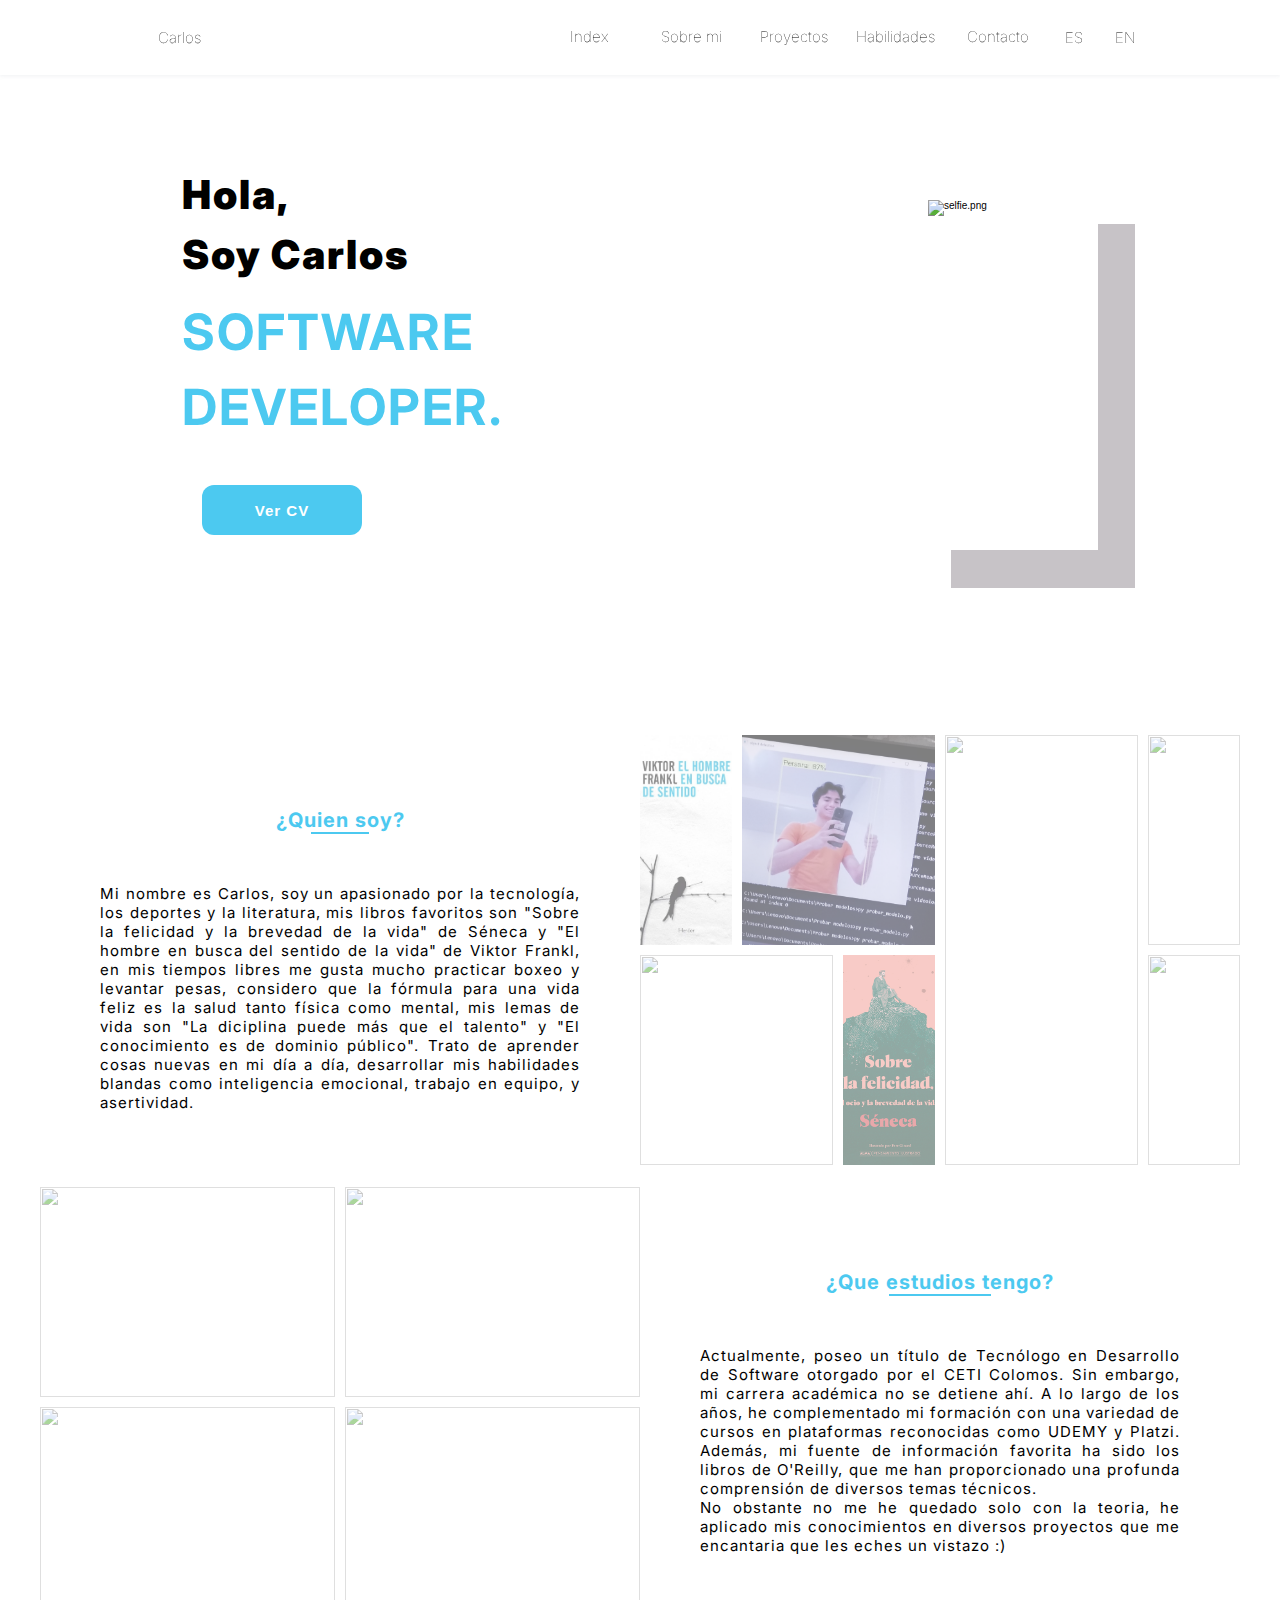
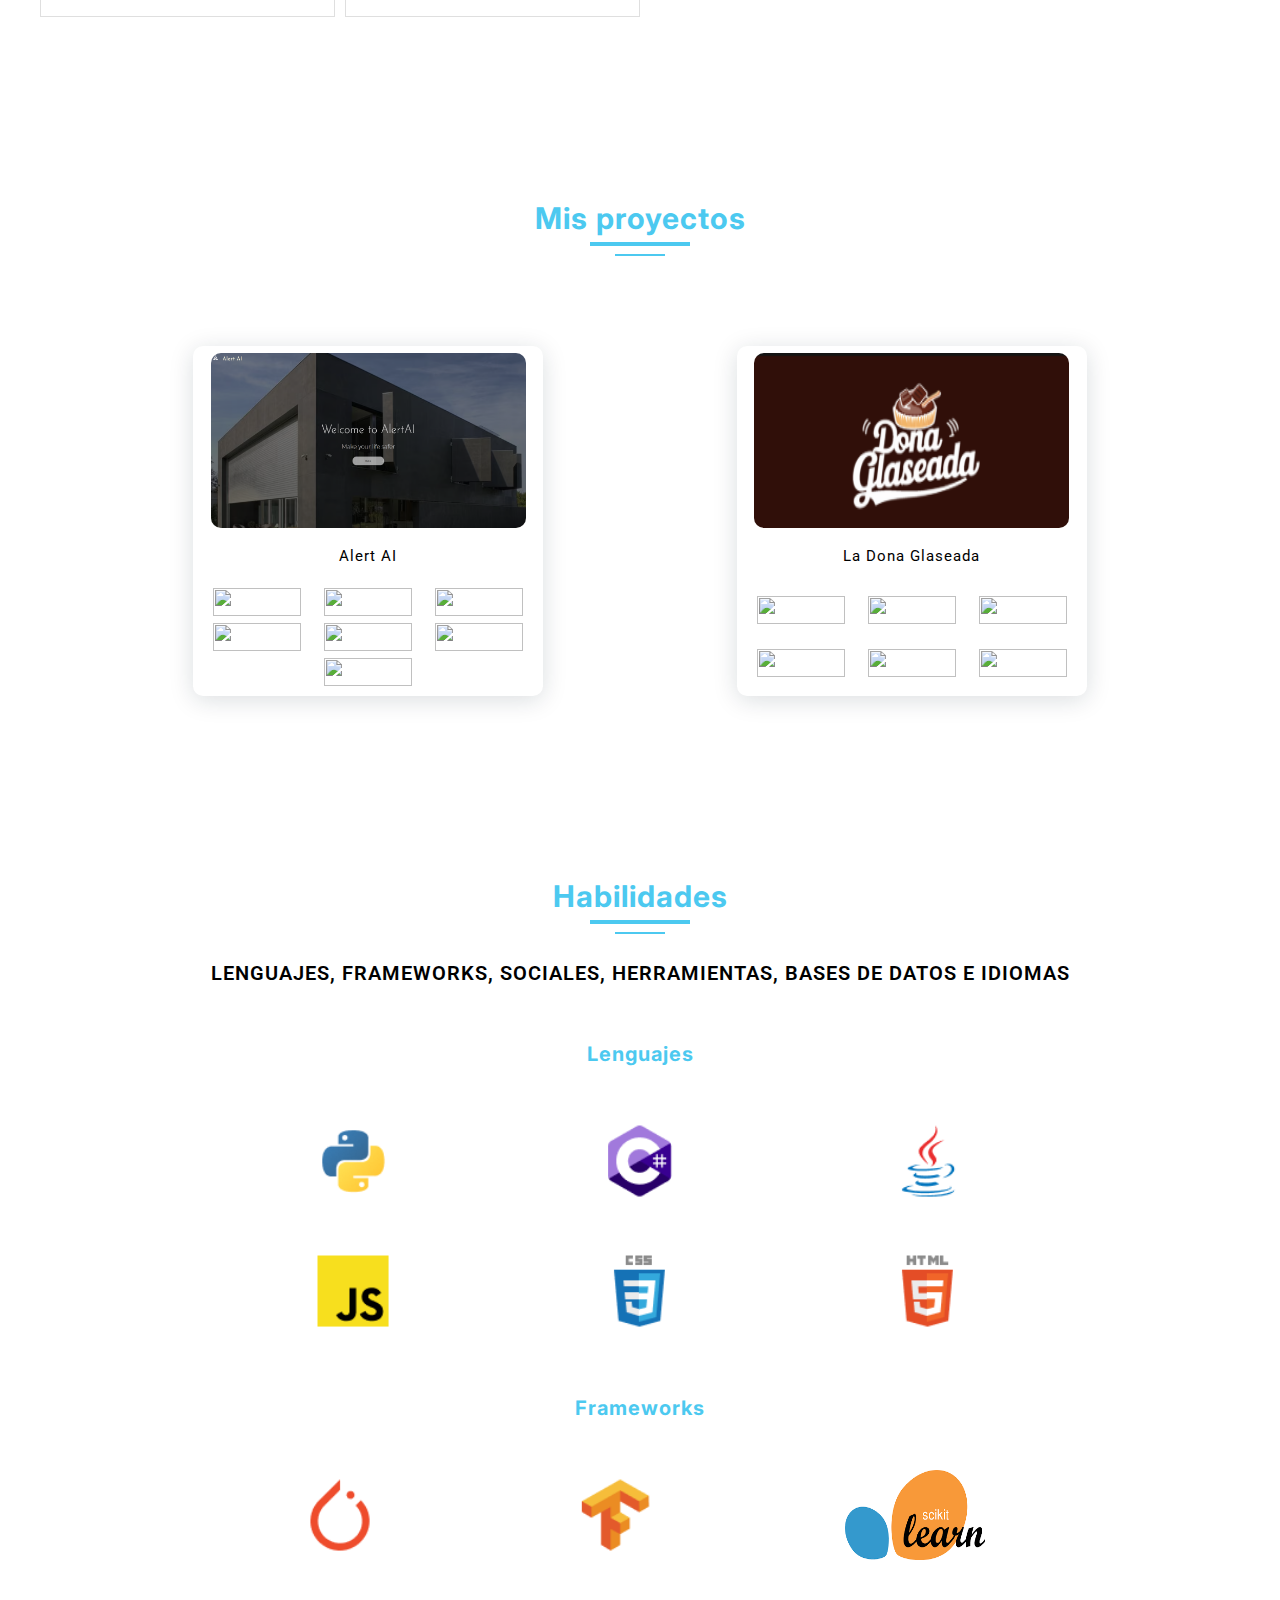
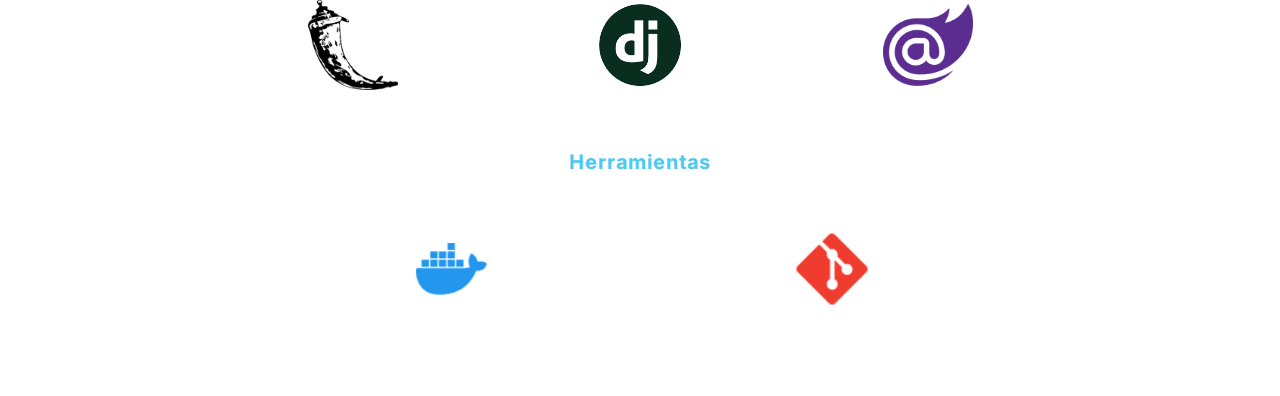
==== index.html @ 72c5b739 "Ya estan las herramientas" ====
<!DOCTYPE html>
<html lang="es">
<head>
    <meta charset="UTF-8">
    <meta http-equiv="X-UA-Compatible" content="IE=edge">
    <meta name="viewport" content="width=device-width, initial-scale=1.0">
    <link rel="preconnect" href="https://fonts.googleapis.com">
    <link rel="preconnect" href="https://fonts.gstatic.com" crossorigin>
    <link href="https://fonts.googleapis.com/css2?family=Inter:wght@400;700&display=swap" rel="stylesheet">
    <link href="https://fonts.googleapis.com/css2?family=Roboto:ital,wght@0,100;0,300;0,400;0,500;0,700;0,900;1,100;1,300;1,400;1,500;1,700;1,900&display=swap" rel="stylesheet">
    <script src="https://kit.fontawesome.com/e8af35a10c.js" crossorigin="anonym ous"></script>
    <link rel="shortcut icon" href="img/laptop.png">
    <link rel="stylesheet" href="css/styles.css">
    <title>Carlos Ramirez: Software Developer</title>
</head>
<body>
   <header class="header">
        <nav class="navbar">
            <a href="#presentation" class="nav-static-link nav-logo">Carlos</a>
            <a href="#presentation" class="nav-link nav-home">Index</a>
            <a href="#about" class="nav-link nav-about">Sobre mi</a>
            <a href="#projects" class="nav-link nav-proyects">Proyectos</a>
            <a href="#skills" class="nav-link nav-skills">Habilidades</a>
            <a href="#contact" class="nav-link nav-contact">Contacto</a>
            <div class="nav-language">
                <a id="nav-esp" href="#" class="nav-static-link">ES</a>
                <a id="nav-eng" href="#" class="nav-static-link">EN</a>
            </div>
        </nav>
   </header>
   <main class="main">
        <section id="presentation" class="presentation">    
            <div class="presentation-info">
                <p>
                    Hola, <br>
                    Soy Carlos <br>
                    <span class="highlight">SOFTWARE <br> DEVELOPER.</span>
                </p>
                
                <button>Ver CV</button>
                
                <div class="presentation-info-icons">
                    <a href="https://github.com/CarlosIsaelRamirezGonzalez" target="_blank">
                        <i class="fa-brands fa-square-github"></i>
                    </a>
                    <a href="https://www.linkedin.com/in/carlosirgonzalez/" target="_blank">
                        <i class="fa-brands fa-linkedin"></i>
                    </a>
                    <a href="" target="_blank">
                        <i class="fa-solid fa-envelope"></i>
                    </a>
                </div>
            </div>
            <div class="presentation-img">
                <!-- adsasd -->
                <img src="img/selfie.png" alt="selfie.png">
            </div>
        </section>
        <section id="about" class="about">
            <div class="about-myself myself">
                <h1>¿Quien soy?</h1>
                <p>
                    Mi nombre es Carlos, soy un apasionado por la tecnología, los deportes y la literatura, mis libros favoritos son "Sobre la felicidad y
                    la brevedad de la vida" de Séneca y "El hombre en busca del sentido de la vida" de Viktor Frankl, en mis tiempos libres me gusta mucho 
                    practicar boxeo y levantar pesas, considero que la fórmula para una vida feliz es la salud tanto física como mental, mis lemas de vida 
                    son "La diciplina puede más que el talento" y "El conocimiento es de dominio público". Trato de aprender cosas nuevas en mi día a día, 
                    desarrollar mis habilidades blandas como inteligencia emocional, trabajo en equipo, y asertividad.
                </p>
            </div>
            <div class="about-myself-photos">            
                <img src="/img/book-1.jpg" alt="" class="about-myself-image about-myself-image-1">
                <img src="/img/myself-picture-1.jpeg" alt="" class="about-myself-image about-myself-image-2">
                <img src="/img/book-2.jpeg" alt="" class="about-myself-image about-myself-image-3">
                <img src="img/myself-paris.jpeg" alt="" class="about-myself-image about-myself-image-4">
                <img src="/img/myelf-cv.jpeg" alt="" class="about-myself-image about-myself-image-5">
                <img src="img/about-myself-chill.jpeg" alt="" class="about-myself-image about-myself-image-6">
                <img src="/img/about-myself-fight.jpeg" alt="" class="about-myself-image about-myself-image-7">
            </div>
            <div class="about-myself education">
                <h1>¿Que estudios tengo?</h1>
                <p>
                    Actualmente, poseo un título de Tecnólogo en Desarrollo de Software otorgado por el CETI Colomos. Sin embargo,
                    mi carrera académica no se detiene ahí. A lo largo de los años, he complementado mi formación con una variedad
                    de cursos en plataformas reconocidas como UDEMY y Platzi. Además, mi fuente de información favorita ha sido los
                    libros de O'Reilly, que me han proporcionado una profunda comprensión de diversos temas técnicos. <br>
                    No obstante no me he quedado solo con la teoria, he aplicado mis conocimientos en diversos proyectos que me 
                    encantaria que les eches un vistazo :)         
                </p>
            </div>
            
            <div class="about-myself-photos">
                <img src="/img/ceti-logo.jpg" alt="" class="about-myself-image about-myself-image-8">
                <img src="/img/udemy-logo.jpg" alt="" class="about-myself-image about-myself-image-9">
                <img src="/img/oreally-logo.png" alt="" class="about-myself-image about-myself-image-10">
                <img src="img/platzi-logo.png" alt="" class="about-myself-image about-myself-image-11">
            
            </div>
        </section>
        <section id="projects" class="projects">
            <h1 class="section-title">Mis proyectos</h1>
            <div class="projects-container">
                <div class="project">
                    <img src="/img/alertai-image.png" alt="" class="project-front" onclick="redirectToPage('/about-alert-ai.html')"">
                    <h2>Alert AI</h2>
                    <div class="project-technologies">
                        <img src="https://img.shields.io/badge/javascript-%23323330.svg?style=for-the-badge&logo=javascript&logoColor=%23F7DF1E" alt="" class="technology-icon">
                        <img src="https://img.shields.io/badge/python-%233776AB.svg?style=for-the-badge&logo=python&logoColor=white" alt="" class="technology-icon">
                        <img src="https://img.shields.io/badge/css3-%231572B6.svg?style=for-the-badge&logo=css3&logoColor=white" alt="" class="technology-icon">
                        <img src="https://img.shields.io/badge/html5-%23E34F26.svg?style=for-the-badge&logo=html5&logoColor=white" alt="" class="technology-icon">
                        <img src="https://img.shields.io/badge/TensorFlow-%23FF6F00.svg?style=for-the-badge&logo=tensorflow&logoColor=white" alt="" class="technology-icon">
                        <img src="https://img.shields.io/badge/flask-%23000.svg?style=for-the-badge&logo=flask&logoColor=white" alt="" class="technology-icon">
                        <img src="https://img.shields.io/badge/mongodb-%2347A248.svg?style=for-the-badge&logo=mongodb&logoColor=white" alt="" class="technology-icon">
                    </div>
                </div>

                <div class="project">
                    <img src="/img/ladonaglaseada-image.png" alt="" class="project-front" onclick="redirectToPage('/about-la-dona.html')"">
                    <h2>La Dona Glaseada</h2>
                    <div class="project-technologies">
                        <img src="https://img.shields.io/badge/javascript-%23323330.svg?style=for-the-badge&logo=javascript&logoColor=%23F7DF1E" alt="" class="technology-icon">
                        <img src="https://img.shields.io/badge/python-%233776AB.svg?style=for-the-badge&logo=python&logoColor=white" alt="" class="technology-icon">
                        <img src="https://img.shields.io/badge/css3-%231572B6.svg?style=for-the-badge&logo=css3&logoColor=white" alt="" class="technology-icon">
                        <img src="https://img.shields.io/badge/html5-%23E34F26.svg?style=for-the-badge&logo=html5&logoColor=white" alt="" class="technology-icon">
                        <img src="https://img.shields.io/badge/django-%23092E20.svg?style=for-the-badge&logo=django&logoColor=white" alt="" class="technology-icon">
                        <img src="https://img.shields.io/badge/sqlite-%2307408C.svg?style=for-the-badge&logo=sqlite&logoColor=white" alt="" class="technology-icon">
                    </div>
                </div>

            </div>
        </section>
        <section id="skills" class="skills">
            <h1 class="section-title">Habilidades</h1>
            <h2>Lenguajes, frameworks, sociales, herramientas, bases de datos e idiomas</h2>
            <h3>Lenguajes</h3>
            <div class="skills-container">
                <img src="img/python.png" alt="python-logo" class="skills-img">
                <img src="img/csharp.png" alt="csharp-logo" class="skills-img">
                <img src="img/java.png" alt="java-logo" class="skills-img">
                <img src="img/javascript.png" alt="js-logo" class="skills-img">
                <img src="img/css.png" alt="css-logo" class="skills-img">
                <img src="img/html.png" alt="html-logo" class="skills-img">
            </div>
            <h3>Frameworks</h3>
            <div class="skills-container">
                <img src="img/pytorch.png" alt="pytorch-logo" class="skills-img">
                <img src="img/tensorflow.png" alt="tensorflow-logo" class="skills-img">
                <img src="img/scikit-learn.png" alt="scikit-learn-logo" class="skills-img large-img">
                <img src="img/flask.png" alt="flask-logo" class="skills-img">
                <img src="img/django.png" alt="django-logo" class="skills-img">
                <img src="img/Blazor.png" alt="Blazor-logo" class="skills-img">
            </div>
            <h3>Herramientas</h3>
            <div class="skills-container">
                <img src="img/docker.png" alt="docker-logo" class="skills-img">
                <img src="img/git-scm.png" alt="git-scm-logo" class="skills-img">

            </div>
        </section>
        <!-- <section id="contact">Contacto</section> -->
   </main>
   <script src="js/language-selector.js"></script>
   <script src="js/redirectToPage.js"></script>
</body>
</html>
---- css/styles.css ----
/* common styles */
html {
    font-size: 62.5%;
    box-sizing: border-box;   
}

body {
    margin: 0;
    padding: 0;
    font-family: 'Montserrat', sans-serif;
}

html, body {
    overflow-x: hidden;
}

/* end of common styles */

/* navbar */
.header {
    width: 100%;
    position: fixed;
    background-color: white;
    top: 0;
    left: 0;
    z-index: 100;
    box-shadow: 0 1px 4px rgba(146, 161, 176, 0.15);
}

.navbar {
    height: 7.5rem;
    width: 80%;
    margin: auto;
    display: grid;
    grid-template-columns: repeat(10, minmax(6rem, 1fr));
    grid-template-rows: 1fr; 
    z-index: 100;
}

.nav-link {
    text-align: center;
    margin: auto;
    font-family: 'Inter', sans-serif;
    color: black;
    text-decoration: none; 
    font-weight: 50;
    font-size: 1.5rem;
    font-style: normal;
    grid-row: 1 / 2;
    transition: all .4s;
}

.nav-link:link, 
.nav-link:visited, 
.nav-link:hover, 
.nav-link:active {
    color: black; 
    text-decoration: none; 
}

.nav-static-link {
    text-align: center;
    margin: auto;
    font-family: 'Inter', sans-serif;
    color: black;
    text-decoration: none; 
    font-weight: 50;
    font-size: 1.5rem;
    font-style: normal;
    grid-row: 1 / 2;
    transition: all .4s;
}

.nav-static-link:link, 
.nav-static-link:visited, 
.nav-static-link:hover, 
.nav-static-link:active {
    color: black; 
    text-decoration: none; 
}

.nav-link::after {
    content: "";
    width: 0;
    height: .2rem;
    background-color: #4cc9f0;
    display: block;
    margin: auto; 
    transition: width .4s;
}

.nav-link:hover::after {
    width: 100%;
}
.nav-link:hover {
    font-size: 2rem;
}


.nav-logo {
    grid-column: 1 / 2;
    transition: none;
}

.nav-home {
    grid-column: 5 / 6;
}

.nav-about {
    grid-column: 6 / 7;
}

.nav-proyects {
    grid-column: 7 / 8;
}

.nav-skills {
    grid-column: 8 / 9;
}

.nav-contact {
    grid-column: 9 / 10;
}

.nav-language {
    grid-column: 10 / 11;
    display: flex;
    align-items: center;
    justify-content: space-evenly;
}

.active::after {
    content: "";
    width: 100%;
    height: .2rem;
    background-color: #4cc9f0;
    display: block;
    margin: auto; 
}
/* end of navbar */

/* presentation */
.main {
    margin-top: 7.5rem;
    display: flex;
    flex-direction: column;
    align-items: center;
    overflow: hidden; /* Añadido para evitar desbordamiento */

    justify-content: space-evenly;
}

.presentation {
    height: 60rem;
    width: 100vw;
    max-width: 250rem;
    display: flex;
    align-items: center;
    justify-content: center;
}

.presentation-info {
    height: 100%;
    width: 70%;
    display: flex;
    flex-direction: column;
    align-items:flex-start;
    justify-content: left;
    box-sizing: border-box;
    padding-left:15rem;
    padding-top: 5rem;

    text-align: justify;
}

.presentation-info p {
    font-family: 'Inter', sans-serif; 
    letter-spacing: .2rem;
    font-size: 4rem; 
    font-weight: 1000;
    line-height: 1.5;
}

.presentation-info button {
    height: 5rem;
    width: 16rem;
    margin-left: 2rem;
    cursor: pointer;
    background-color: #4cc9f0;
    color: white;
    border: 2px solid transparent; 
    border-radius: 1.2rem;
    font-size: 1.5rem;
    letter-spacing: .1rem;
    font-weight: bold;
    transition: all .3s;
}

.presentation-info button:hover {
    background-color: white;
    color: #4cc9f0;
    border-color: #4cc9f0; /* Cambia el color del borde al hacer hover */
}


.highlight {
    display: block; 
    font-size: 5rem; 
    letter-spacing: .2rem;
    font-weight: bold; 
    color: #4cc9f0; 
    margin-top: 1rem; 
}

.presentation-info-icons {
    display: flex;
    align-items: center;
    justify-content: space-around;
    font-size: 3rem;
    width: 20rem; 
    margin-left: 2rem;
    margin-top: 2rem; 
}

.presentation-info-icons a {
    text-decoration: none; 
}

.presentation-info-icons a:visited {
    color: black;
}

.presentation-info-icons i {
    cursor: pointer;
    transition: all .4s;
}
.presentation-info-icons i:hover {
    color: #4cc9f0;
    transform: rotateZ(360deg);
}

.presentation-img {
    height: 100%;
    width: 25%;
    box-sizing: border-box;
    padding-right: 15rem;
    display: flex;
    align-items: center;
    justify-content: center;
}

.presentation-img img {
    height: 35rem;
    width: 35rem;
    box-shadow: 30px 31px 0px 7px rgba(199,195,199,1);
    
}
/* end of presentation */

/* about */
.about {
    /* height: 80rem; */
    width: 100%;
    max-width: 220rem;
    text-align: center;
    margin-top: 2rem;
    box-sizing: border-box;
    padding: 4rem;
    display: grid;
    flex-wrap: wrap;
    grid-template-columns: repeat(2, 1fr); 
    grid-template-rows: repeat(2, 1fr); 
}


.about-myself {
    box-sizing: border-box;
    display: flex;
    flex-direction: column;
    align-items: center;
    justify-content: center;
    padding: 6rem;
}

.about-myself h1 {
    font-family: 'Inter', sans-serif; 
    letter-spacing: .1rem;
    font-size: 2rem;
    color: #4cc9f0; /* Color azul celeste */
    position: relative;
    margin-bottom: 1rem; /* Espacio debajo del título para la línea */
}

.about-myself h1::after {
    content: "";
    width: 45%;
    
    height: .2rem;
    background-color: #4cc9f0;  /* Color azul celeste */
    display: block;
    margin: auto; 
}


.about-myself p {
    font-family: 'Inter', sans-serif; 
    text-align: justify;
    letter-spacing: .1rem;
    font-size: 1.5rem;
    margin-top: 4rem;
}

.myself {
    grid-column: 1 / 2;
    grid-row: 1 / 2;
}

.education {
    grid-column: 2 / 3;
    grid-row: 2 / 3;
}

.about-myself-photos {
    flex-wrap: wrap;
    max-width: 85rem;
    display: grid;
    grid-template-columns: repeat(6, minmax(5rem, 20rem));
    grid-template-rows: repeat(4, minmax(5rem, 10rem));
    gap: 1rem;
    box-sizing: border-box;
}

.about-myself-image {
    width: 100%;
    height: 100%;
    object-fit: cover;
    opacity: .5;
    transition: opacity .5s;
}

.about-myself-image:hover {
    opacity: 1;
}

.about-myself-image-1 {
    grid-column: 1 / 2;
    grid-row: 1 / 3;
}

.about-myself-image-2 {
    grid-column: 2 / 4;
    grid-row: 1 / 3;
}

.about-myself-image-3 {
    grid-column: 3 / 4;
    grid-row: 3 / 5;
}

.about-myself-image-4 {
    grid-column: 4 / 6;
    grid-row: 1 / -1;
}

.about-myself-image-5 {
    grid-column: 6 / 7;
    grid-row: 1 / 3;
}

.about-myself-image-6 {
    grid-column: 1 / 3;
    grid-row: 3 / 5;
}

.about-myself-image-7 {
    grid-column: 6 / 7;
    grid-row: 3 / 5;
}

.about-myself-image-8 {
    grid-column: 1/ 4;
    grid-row: 1 / 3;
}

.about-myself-image-9 {
    grid-column: 4 / 7;
    grid-row: 1 / 3;
}

.about-myself-image-10 {
    grid-column: 1 / 4;
    grid-row: 3 / 5;
}

.about-myself-image-11 {
    grid-column: 4 / 7;
    grid-row: 3 / 5;
}
/* end of about */


/* projects */
.projects {
    width: 100%;
    margin-top: 10rem;
    display: flex;
    flex-direction: column;
    align-items: center;
    justify-content: space-between;
}

.section-title {
    font-family: 'Inter', sans-serif; 
    letter-spacing: .1rem;
    font-size: 3rem;
    color: #4cc9f0; 
    position: relative;
    margin-bottom: 1rem; 
}

.section-title::before, .section-title::after {
    content: "";
    display: block;
    position: absolute;
    left: 50%;
    transform: translateX(-50%);
    background-color: #4cc9f0;
}

.section-title::before {
    width: 100px; 
    height: .4rem; 
    bottom: -10px; 
}

.section-title::after {
    width: 50px;
    height: .2rem;
    bottom: -20px; 
}

.projects-container {
    width: 100%;
    margin-top: 10rem;
    margin-bottom: 20rem;
    display: flex;
    align-items: center;
    justify-content: space-evenly;
    flex-wrap: wrap;
}

.project {
    height: 35rem;
    width: 35rem;
    overflow: hidden;
    display: flex;
    flex-direction: column;
    align-items: center;
    justify-content: space-evenly;
    border-radius: 1rem;
    box-shadow: 0 4px 25px rgba(14, 36, 49, 0.15);

}

.project h2 {
    font-weight: 400;
    font-family: "Roboto", sans-serif;
    font-size: 1.5rem;
    letter-spacing: .1rem;
}

.project-front {
    width: 90%;
    height: 50%;
    border-radius: 1rem;
    transition: all 2s;
    cursor: pointer;
} 

.project-front:hover {
    transform: scale(1.1);
}


.project-technologies {
    width: 100%; 
    height: 30%;
    display: flex;
    align-items: center;
    justify-content: space-evenly;
    flex-wrap: wrap;
}
/* end of projects */

/* technologies icons */
.technology-icon {
    height: 2.8rem;
    width: 8.8rem;
    margin: .3rem;
    /* border-radius: 1rem; */
}
/* end of technologies icons */


/* skills */
.skills {
    height: 100rem;
    width: 100%;
    margin-bottom: 10rem;
    display: flex;
    gap: 2rem;
    flex-direction: column;
    align-items: center;
    justify-content: center;
}

.skills h2 {
    font-weight: 600;
    font-family: "Roboto", sans-serif;
    font-size: 2rem;
    letter-spacing: .1rem;
    text-transform: uppercase;
}

.skills h3 {
    font-family: 'Inter', sans-serif; 
    letter-spacing: .1rem;
    font-size: 2rem;
    color: #4cc9f0; /* Color azul celeste */
    position: relative;
    margin-bottom: 1rem; /* Espacio debajo del título para la línea */
}


.skills-container {
    width: 90rem;
    display: flex;
    align-items: center;
    justify-content: space-evenly;
    flex-wrap: wrap;
}

.skills-img {
    height: 9rem;
    width: 9rem;
    margin: 2rem 8rem;
}

.large-img {
    width: 14rem;
}


/* end of skills */
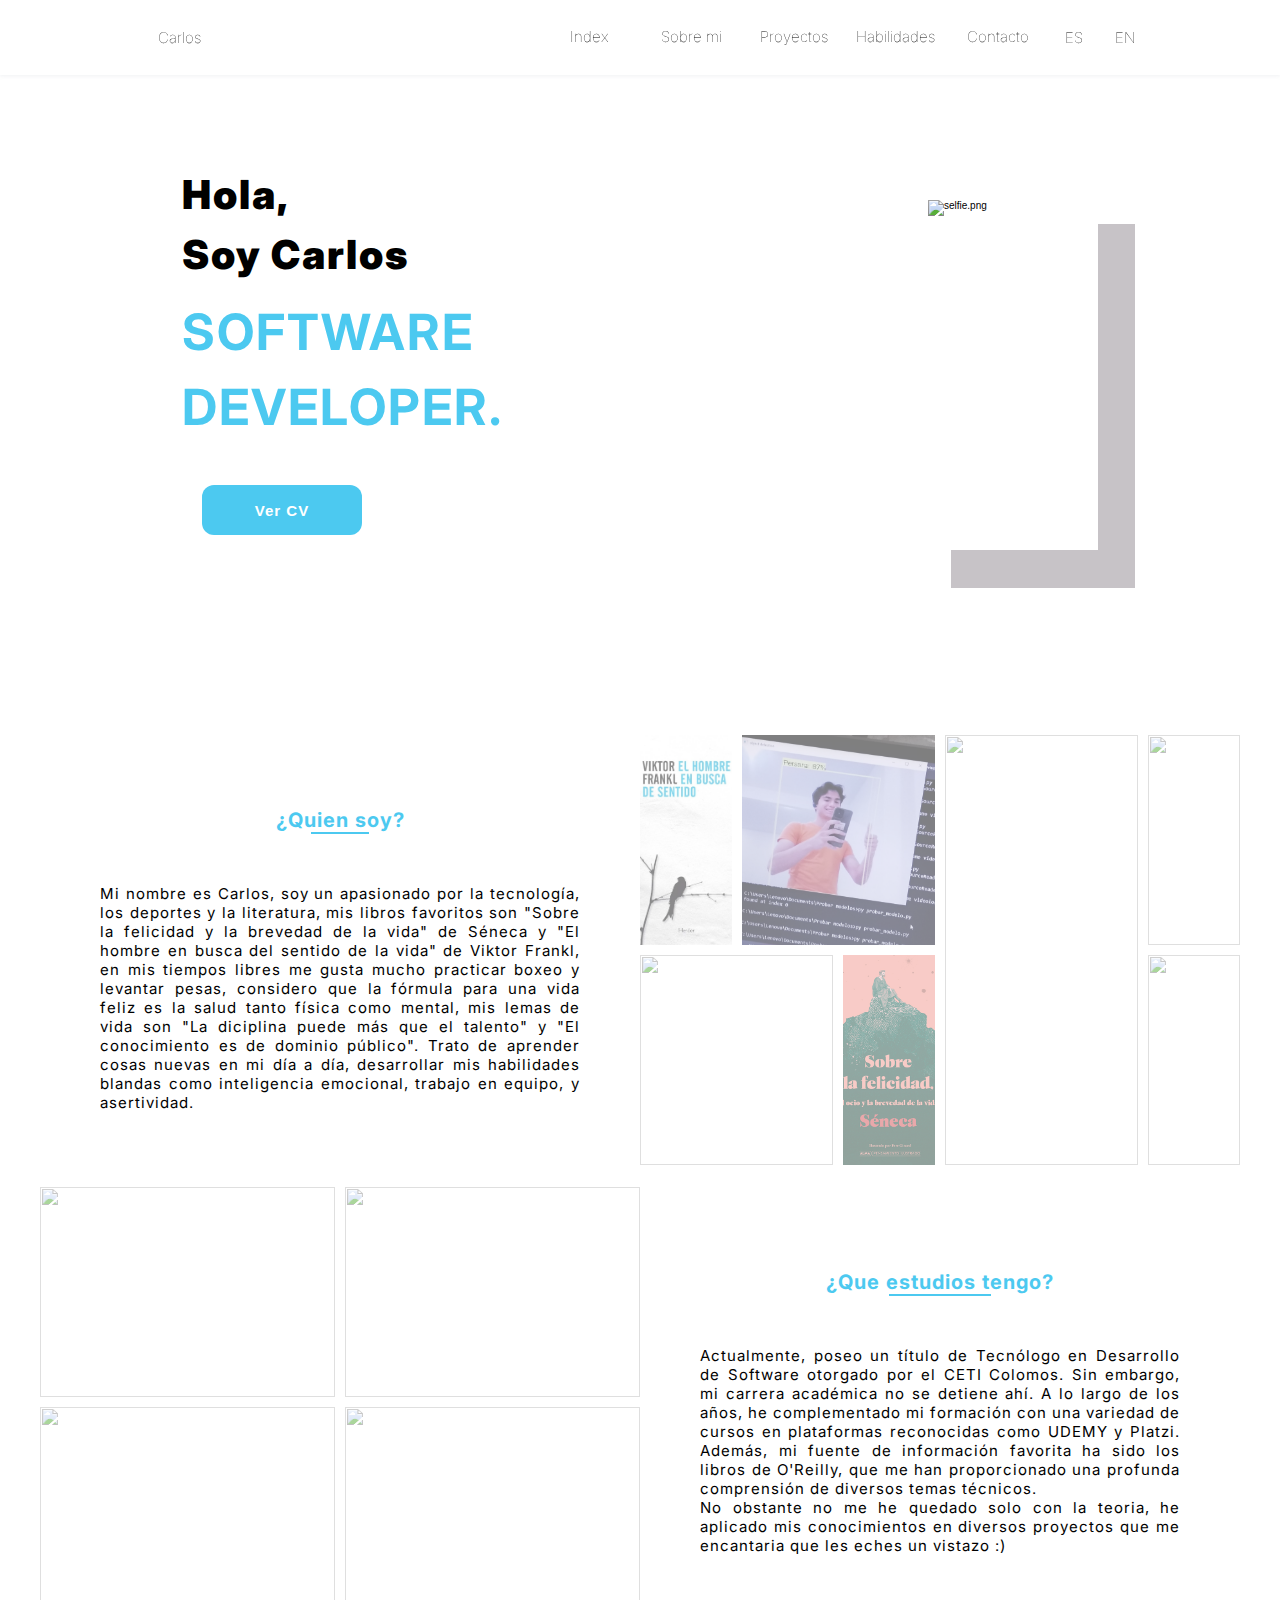
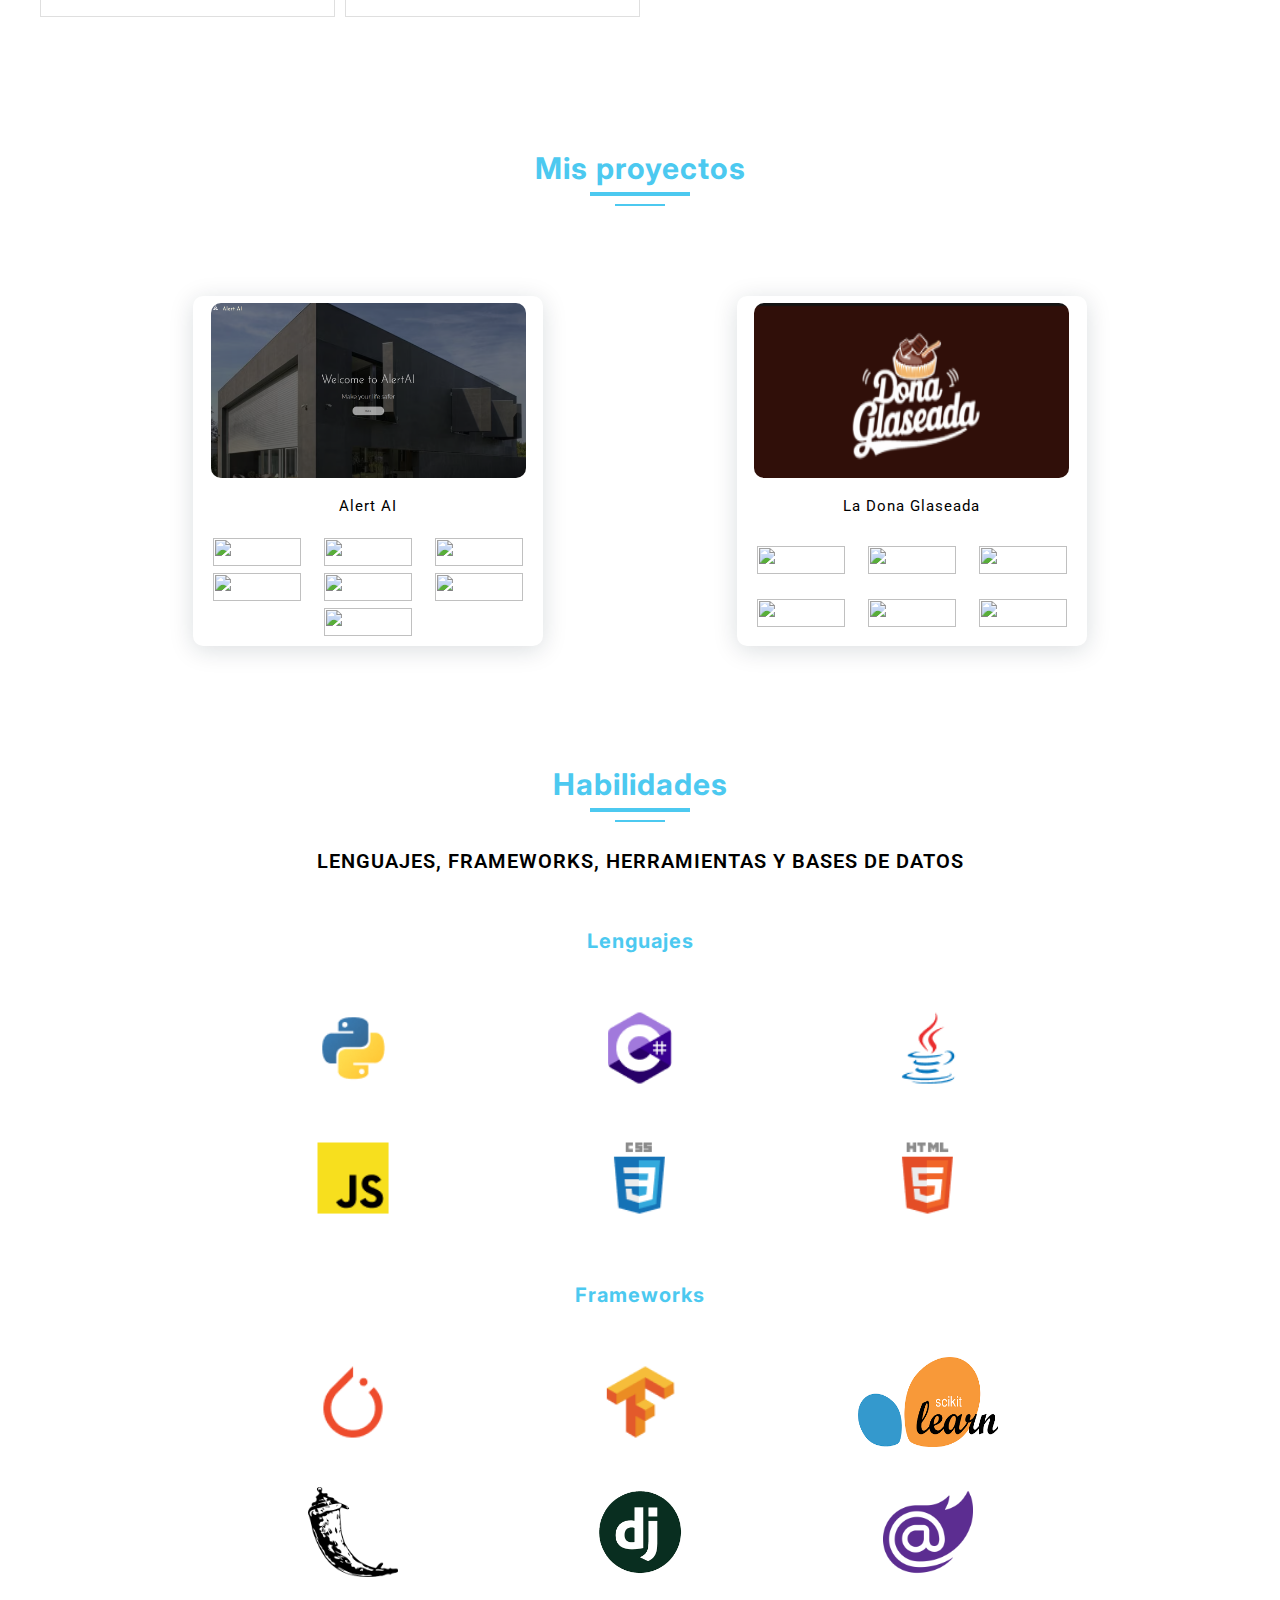
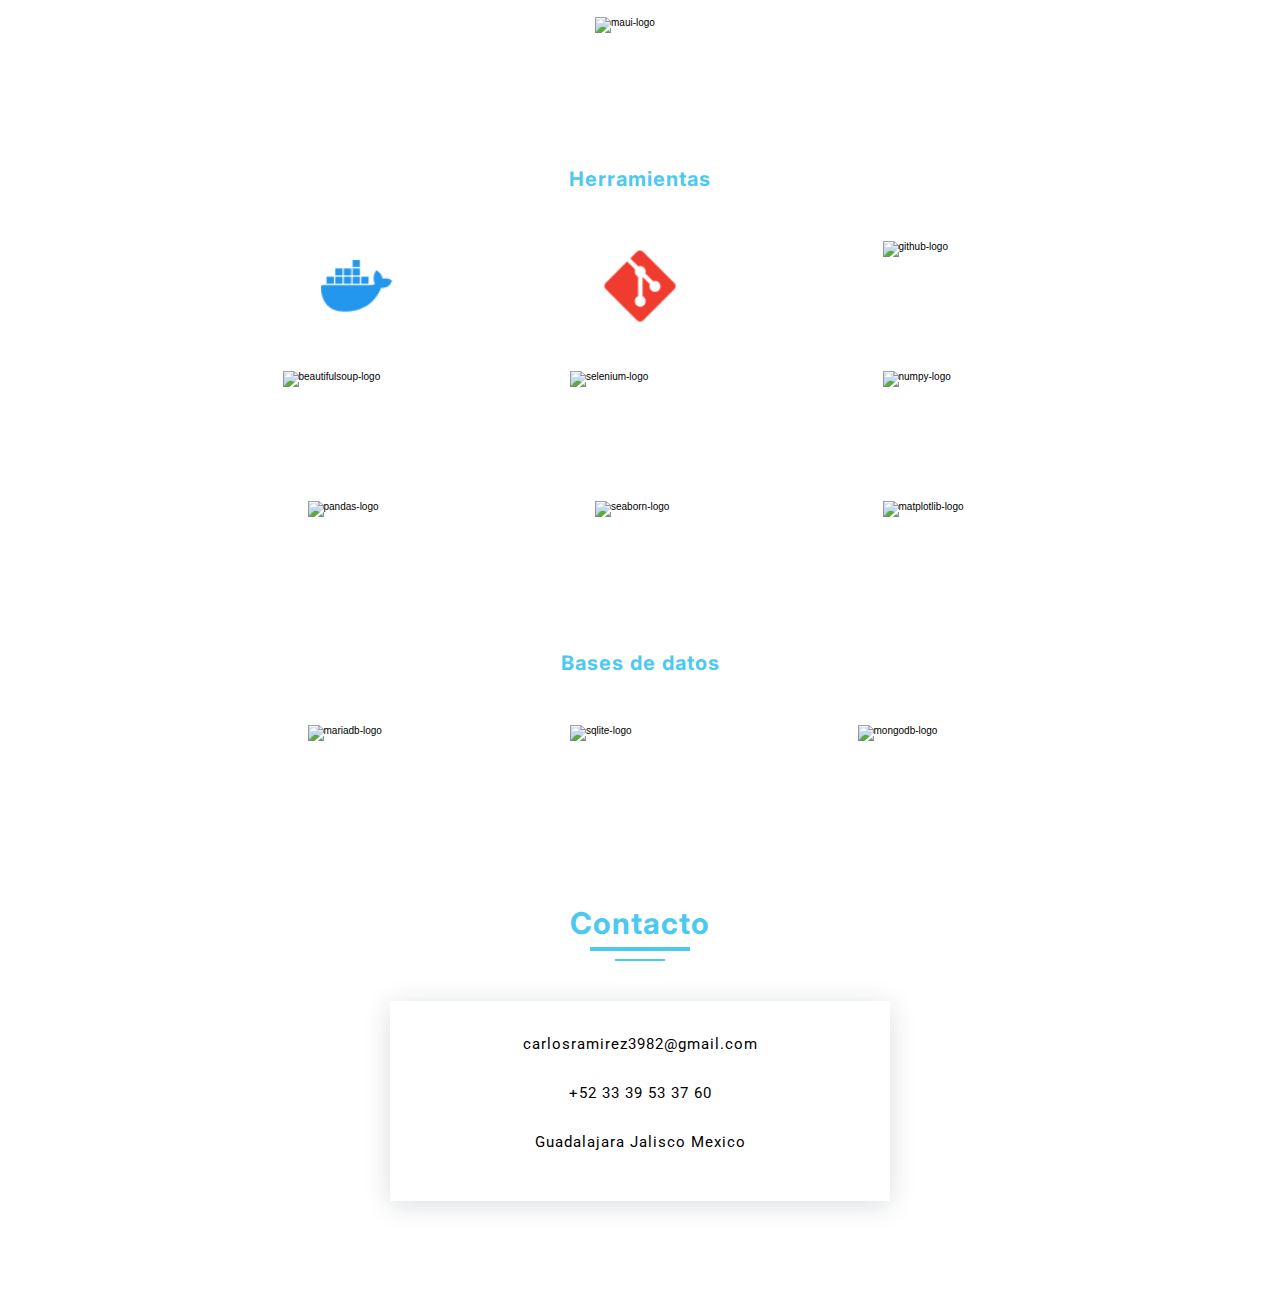
==== commit b1505496: "Ya esta el sidebar" ====
--- a/index.html
+++ b/index.html
@@ -15,6 +15,12 @@
 </head>
 <body>
    <header class="header">
+        <div class="menu-icon">
+            <div class="line line-1"></div>
+            <div class="line line-2"></div>
+            <div class="line line-3"></div>
+        </div>
+
         <nav class="navbar">
             <a href="#presentation" class="nav-static-link nav-logo">Carlos</a>
             <a href="#presentation" class="nav-link nav-home">Index</a>
@@ -24,7 +30,7 @@
             <a href="#contact" class="nav-link nav-contact">Contacto</a>
             <div class="nav-language">
                 <a id="nav-esp" href="#" class="nav-static-link">ES</a>
-                <a id="nav-eng" href="#" class="nav-static-link">EN</a>
+                <a id="nav-eng" href="/index-en.html" class="nav-static-link">EN</a>
             </div>
         </nav>
    </header>
@@ -46,7 +52,7 @@
                     <a href="https://www.linkedin.com/in/carlosirgonzalez/" target="_blank">
                         <i class="fa-brands fa-linkedin"></i>
                     </a>
-                    <a href="" target="_blank">
+                    <a href="https://mail.google.com/mail/u/0/?fs=1&tf=cm&to=carlosramirez3982@gmail.com" target="_blank">
                         <i class="fa-solid fa-envelope"></i>
                     </a>
                 </div>
@@ -130,7 +136,7 @@
         </section>
         <section id="skills" class="skills">
             <h1 class="section-title">Habilidades</h1>
-            <h2>Lenguajes, frameworks, sociales, herramientas, bases de datos e idiomas</h2>
+            <h2>Lenguajes, frameworks, herramientas y bases de datos </h2>
             <h3>Lenguajes</h3>
             <div class="skills-container">
                 <img src="img/python.png" alt="python-logo" class="skills-img">
@@ -148,17 +154,50 @@
                 <img src="img/flask.png" alt="flask-logo" class="skills-img">
                 <img src="img/django.png" alt="django-logo" class="skills-img">
                 <img src="img/Blazor.png" alt="Blazor-logo" class="skills-img">
+                <img src="img/maui.png" alt="maui-logo" class="skills-img">
             </div>
             <h3>Herramientas</h3>
             <div class="skills-container">
                 <img src="img/docker.png" alt="docker-logo" class="skills-img">
                 <img src="img/git-scm.png" alt="git-scm-logo" class="skills-img">
-
-            </div>
-        </section>
-        <!-- <section id="contact">Contacto</section> -->
+                <img src="img/github.png" alt="github-logo" class="skills-img">
+                <img src="img/beautifulsoup.png" alt="beautifulsoup-logo" class="skills-img large-img">
+                <img src="img/selenium.png" alt="selenium-logo" class="skills-img large-img">
+                <img src="img/numpy.png" alt="numpy-logo" class="skills-img">
+                <img src="img/pandas.png" alt="pandas-logo" class="skills-img">
+                <img src="img/seaborn.png" alt="seaborn-logo" class="skills-img">
+                <img src="img/matplotlib.png" alt="matplotlib-logo" class="skills-img">
+            </div>
+            <h3>Bases de datos</h3>
+            <div class="skills-container">
+                <img src="img/mariadb.png" alt="mariadb-logo" class="skills-img">
+                <img src="img/sqlite.png" alt="sqlite-logo" class="skills-img large-img">
+                <img src="img/mongodb.png" alt="mongodb-logo" class="skills-img large-img" >
+
+            </div>
+        </section>
+        <section id="contact" class="contact">
+            <h1 class="section-title">Contacto</h1>
+            <div class="contact-container">
+                <h2> <i class="fa-regular fa-envelope contact-icon" ></i> carlosramirez3982@gmail.com</h2>
+                <h2> <i class="fa-solid fa-phone contact-icon" ></i> +52 33 39 53 37 60</h2>
+                <h2> <i class="fa-solid fa-map-location-dot contact-icon" ></i> Guadalajara Jalisco Mexico</h2>
+                <div class="presentation-info-icons">
+                    <a href="https://github.com/CarlosIsaelRamirezGonzalez" target="_blank">
+                        <i class="fa-brands fa-square-github"></i>
+                    </a>
+                    <a href="https://www.linkedin.com/in/carlosirgonzalez/" target="_blank">
+                        <i class="fa-brands fa-linkedin"></i>
+                    </a>
+                    <a href="https://mail.google.com/mail/u/0/?fs=1&tf=cm&to=carlosramirez3982@gmail.com" target="_blank">
+                        <i class="fa-solid fa-envelope"></i>
+                    </a>
+                </div>
+            </div>
+        </section>
    </main>
    <script src="js/language-selector.js"></script>
+   <script src="js/active-sidebar.js"></script>
    <script src="js/redirectToPage.js"></script>
 </body>
 </html>
--- a/css/styles.css
+++ b/css/styles.css
@@ -22,9 +22,12 @@
     position: fixed;
     background-color: white;
     top: 0;
-    left: 0;
     z-index: 100;
     box-shadow: 0 1px 4px rgba(146, 161, 176, 0.15);
+}
+
+.menu-icon {
+    display: none;
 }
 
 .navbar {
@@ -402,7 +405,7 @@
 /* projects */
 .projects {
     width: 100%;
-    margin-top: 10rem;
+    margin-top: 5rem;
     display: flex;
     flex-direction: column;
     align-items: center;
@@ -442,7 +445,6 @@
 .projects-container {
     width: 100%;
     margin-top: 10rem;
-    margin-bottom: 20rem;
     display: flex;
     align-items: center;
     justify-content: space-evenly;
@@ -458,6 +460,7 @@
     align-items: center;
     justify-content: space-evenly;
     border-radius: 1rem;
+    margin-bottom: 10rem;
     box-shadow: 0 4px 25px rgba(14, 36, 49, 0.15);
 
 }
@@ -504,9 +507,8 @@
 
 /* skills */
 .skills {
-    height: 100rem;
-    width: 100%;
-    margin-bottom: 10rem;
+    width: 100%;
+    margin-bottom: 5rem;
     display: flex;
     gap: 2rem;
     flex-direction: column;
@@ -548,7 +550,101 @@
 
 .large-img {
     width: 14rem;
-}
-
+    margin: 2rem 5.5rem;
+}
 
 /* end of skills */
+
+/* contact */
+.contact {
+    width: 100%;
+    display: flex;
+    flex-direction: column;
+    align-items: center;
+    justify-content: center;
+    margin-bottom: 10rem;
+}
+
+.contact-container {
+    height: 20rem;
+    width: 50rem;
+    margin-top: 5rem;
+    display: flex;
+    flex-direction: column;
+    align-items: center;
+    justify-content: center;
+    box-shadow: 0 4px 25px rgba(14, 36, 49, 0.15);
+}
+
+.contact-icon {
+    font-size: 2rem;
+}
+
+.contact-container h2 {
+    font-weight: 400;
+    font-family: "Roboto", sans-serif;
+    font-size: 1.5rem;
+    letter-spacing: .1rem;
+}
+/* end of contact */
+
+/* media querys */
+@media (max-width: 900px) {
+    .menu-icon {
+        display: block;
+        position: absolute;
+        margin-top: 1.5rem;
+        right: 1.5rem;
+    }
+    
+    .line {
+        height: .2rem;
+        width: 2.5rem;
+        background-color: #222;
+        margin-bottom: .6rem;
+    
+    }
+    
+    .line-1, .line-3 {
+        transition: all .4s;
+    }
+    
+    .header {
+        position: fixed; 
+        right: 0;        
+        height: 4.5rem;   
+        width: 100%;   
+        display: flex;
+        justify-content: flex-start;
+        background-color: white;
+        z-index: 100;
+    }
+    
+    /* .nav-logo {
+        position: absolute; 
+        top: 0; 
+        left: 0;
+        transform: translate(2rem, 2rem); 
+    } */
+    
+    .navbar {
+        position: absolute;
+        height: 90vh;
+        width: 20rem;
+        top: 4rem;
+        right: -20rem;
+        background-color: white;
+        display: flex;
+        flex-direction: column;
+        justify-content: flex-end;
+        z-index: 100;
+        transition: all .5s
+    }
+
+    .navbar.nav-active {
+        right: 0;
+    }
+    
+
+}
+/* end of media querys */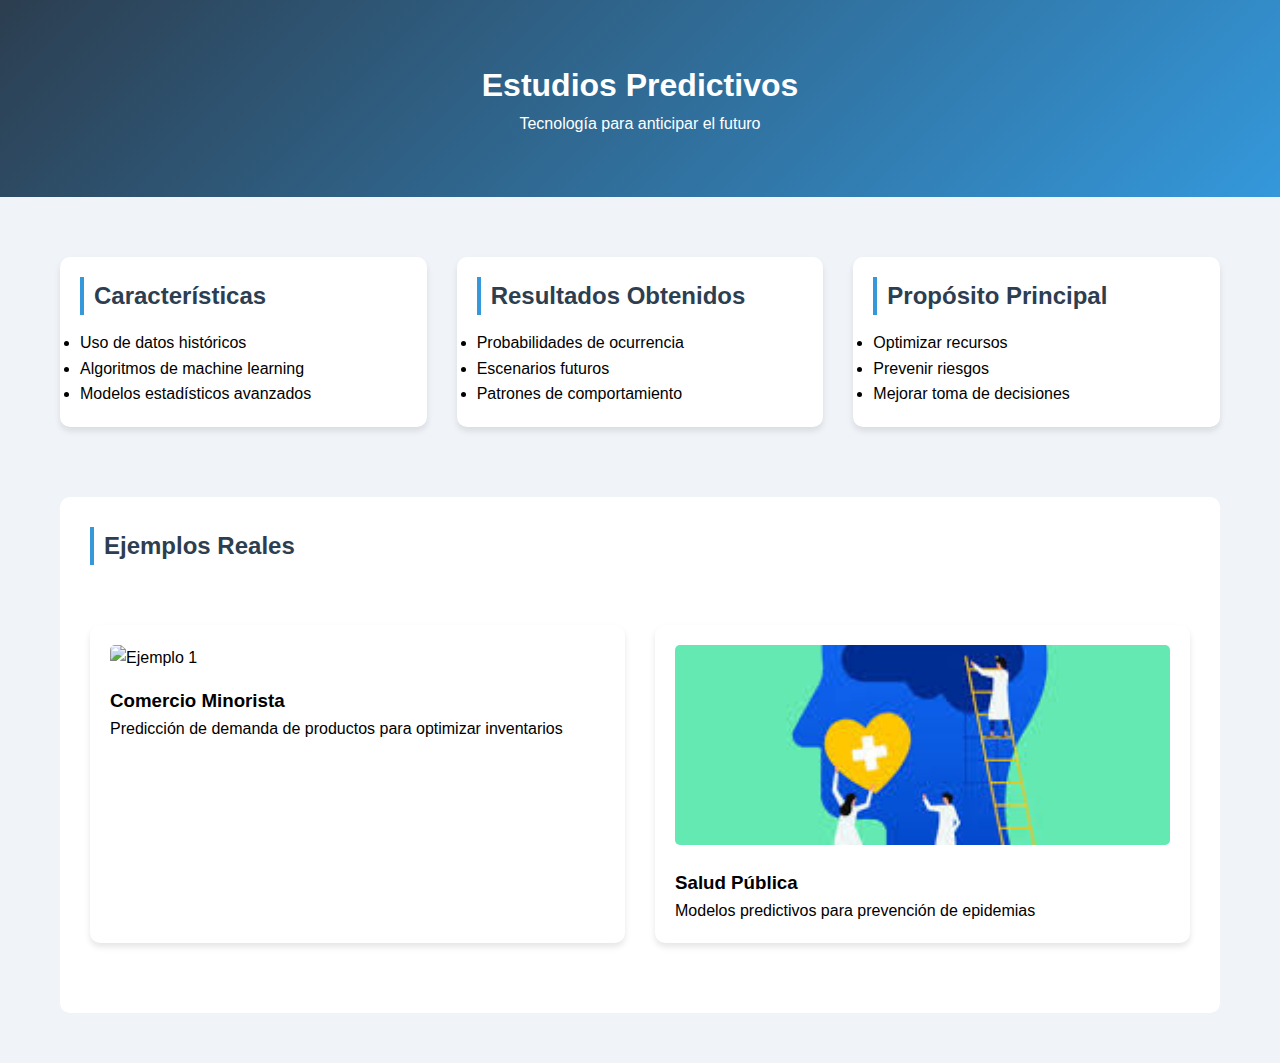
==== commit 5ddf4d4e: "Solo por HCI" ====
--- a/index.html
+++ b/index.html
@@ -1,203 +1,144 @@
 <!DOCTYPE html>
 <html lang="es">
-<head>
-    <meta charset="UTF-8">
-    <meta http-equiv="X-UA-Compatible" content="IE=edge">
-    <meta name="viewport" content="width=device-width, initial-scale=1.0">
-    <link rel="preconnect" href="https://fonts.googleapis.com">
-    <link rel="preconnect" href="https://fonts.gstatic.com" crossorigin>
-    <link href="https://fonts.googleapis.com/css2?family=Inter:wght@400;700&display=swap" rel="stylesheet">
-    <link href="https://fonts.googleapis.com/css2?family=Roboto:ital,wght@0,100;0,300;0,400;0,500;0,700;0,900;1,100;1,300;1,400;1,500;1,700;1,900&display=swap" rel="stylesheet">
-    <script src="https://kit.fontawesome.com/e8af35a10c.js" crossorigin="anonym ous"></script>
-    <link rel="shortcut icon" href="img/laptop.png">
-    <link rel="stylesheet" href="css/styles.css">
-    <title>Carlos Ramirez: Software Developer</title>
-</head>
-<body>
-   <header class="header">
-        <div class="menu-icon">
-            <div class="line line-1"></div>
-            <div class="line line-2"></div>
-            <div class="line line-3"></div>
+  <head>
+    <meta charset="UTF-8" />
+    <meta name="viewport" content="width=device-width, initial-scale=1.0" />
+    <title>Estudios Predictivos</title>
+    <style>
+      * {
+        margin: 0;
+        padding: 0;
+        box-sizing: border-box;
+        font-family: "Segoe UI", Arial, sans-serif;
+      }
+
+      body {
+        line-height: 1.6;
+        background-color: #f0f4f8;
+      }
+
+      .container {
+        max-width: 1200px;
+        margin: 0 auto;
+        padding: 20px;
+      }
+
+      header {
+        text-align: center;
+        padding: 40px 0;
+        background: linear-gradient(135deg, #2c3e50, #3498db);
+        color: white;
+      }
+
+      .grid {
+        display: grid;
+        grid-template-columns: repeat(auto-fit, minmax(300px, 1fr));
+        gap: 30px;
+        padding: 40px 0;
+      }
+
+      .card {
+        background: white;
+        border-radius: 10px;
+        padding: 20px;
+        box-shadow: 0 4px 6px rgba(0, 0, 0, 0.1);
+        transition: transform 0.3s ease;
+      }
+
+      .card:hover {
+        transform: translateY(-5px);
+      }
+
+      .card img {
+        width: 100%;
+        height: 200px;
+        object-fit: cover;
+        border-radius: 5px;
+        margin-bottom: 15px;
+      }
+
+      h2 {
+        color: #2c3e50;
+        margin-bottom: 15px;
+        border-left: 4px solid #3498db;
+        padding-left: 10px;
+      }
+
+      .example-section {
+        background: #fff;
+        margin: 30px 0;
+        padding: 30px;
+        border-radius: 10px;
+      }
+
+      @media (max-width: 768px) {
+        .grid {
+          grid-template-columns: 1fr;
+        }
+
+        header h1 {
+          font-size: 1.8em;
+        }
+      }
+    </style>
+  </head>
+  <body>
+    <header>
+      <div class="container">
+        <h1>Estudios Predictivos</h1>
+        <p>Tecnología para anticipar el futuro</p>
+      </div>
+    </header>
+
+    <main class="container">
+      <div class="grid">
+        <div class="card">
+          <h2>Características</h2>
+          <ul>
+            <li>Uso de datos históricos</li>
+            <li>Algoritmos de machine learning</li>
+            <li>Modelos estadísticos avanzados</li>
+          </ul>
         </div>
 
-        <nav class="navbar">
-            <a href="#presentation" class="nav-static-link nav-logo">Carlos</a>
-            <a href="#presentation" class="nav-link nav-home">Index</a>
-            <a href="#about" class="nav-link nav-about">Sobre mi</a>
-            <a href="#projects" class="nav-link nav-proyects">Proyectos</a>
-            <a href="#skills" class="nav-link nav-skills">Habilidades</a>
-            <a href="#contact" class="nav-link nav-contact">Contacto</a>
-            <div class="nav-language">
-                <a id="nav-esp" href="#" class="nav-static-link">ES</a>
-                <a id="nav-eng" href="/index-en.html" class="nav-static-link">EN</a>
-            </div>
-        </nav>
-   </header>
-   <main class="main">
-        <section id="presentation" class="presentation">    
-            <div class="presentation-info">
-                <p>
-                    Hola, <br>
-                    Soy Carlos <br>
-                    <span class="highlight">SOFTWARE <br> DEVELOPER.</span>
-                </p>
-                
-                <button>Ver CV</button>
-                
-                <div class="presentation-info-icons">
-                    <a href="https://github.com/CarlosIsaelRamirezGonzalez" target="_blank">
-                        <i class="fa-brands fa-square-github"></i>
-                    </a>
-                    <a href="https://www.linkedin.com/in/carlosirgonzalez/" target="_blank">
-                        <i class="fa-brands fa-linkedin"></i>
-                    </a>
-                    <a href="https://mail.google.com/mail/u/0/?fs=1&tf=cm&to=carlosramirez3982@gmail.com" target="_blank">
-                        <i class="fa-solid fa-envelope"></i>
-                    </a>
-                </div>
-            </div>
-            <div class="presentation-img">
-                <!-- adsasd -->
-                <img src="img/selfie.png" alt="selfie.png">
-            </div>
-        </section>
-        <section id="about" class="about">
-            <div class="about-myself myself">
-                <h1>¿Quien soy?</h1>
-                <p>
-                    Mi nombre es Carlos, soy un apasionado por la tecnología, los deportes y la literatura, mis libros favoritos son "Sobre la felicidad y
-                    la brevedad de la vida" de Séneca y "El hombre en busca del sentido de la vida" de Viktor Frankl, en mis tiempos libres me gusta mucho 
-                    practicar boxeo y levantar pesas, considero que la fórmula para una vida feliz es la salud tanto física como mental, mis lemas de vida 
-                    son "La diciplina puede más que el talento" y "El conocimiento es de dominio público". Trato de aprender cosas nuevas en mi día a día, 
-                    desarrollar mis habilidades blandas como inteligencia emocional, trabajo en equipo, y asertividad.
-                </p>
-            </div>
-            <div class="about-myself-photos">            
-                <img src="/img/book-1.jpg" alt="" class="about-myself-image about-myself-image-1">
-                <img src="/img/myself-picture-1.jpeg" alt="" class="about-myself-image about-myself-image-2">
-                <img src="/img/book-2.jpeg" alt="" class="about-myself-image about-myself-image-3">
-                <img src="img/myself-paris.jpeg" alt="" class="about-myself-image about-myself-image-4">
-                <img src="/img/myelf-cv.jpeg" alt="" class="about-myself-image about-myself-image-5">
-                <img src="img/about-myself-chill.jpeg" alt="" class="about-myself-image about-myself-image-6">
-                <img src="/img/about-myself-fight.jpeg" alt="" class="about-myself-image about-myself-image-7">
-            </div>
-            <div class="about-myself education">
-                <h1>¿Que estudios tengo?</h1>
-                <p>
-                    Actualmente, poseo un título de Tecnólogo en Desarrollo de Software otorgado por el CETI Colomos. Sin embargo,
-                    mi carrera académica no se detiene ahí. A lo largo de los años, he complementado mi formación con una variedad
-                    de cursos en plataformas reconocidas como UDEMY y Platzi. Además, mi fuente de información favorita ha sido los
-                    libros de O'Reilly, que me han proporcionado una profunda comprensión de diversos temas técnicos. <br>
-                    No obstante no me he quedado solo con la teoria, he aplicado mis conocimientos en diversos proyectos que me 
-                    encantaria que les eches un vistazo :)         
-                </p>
-            </div>
-            
-            <div class="about-myself-photos">
-                <img src="/img/ceti-logo.jpg" alt="" class="about-myself-image about-myself-image-8">
-                <img src="/img/udemy-logo.jpg" alt="" class="about-myself-image about-myself-image-9">
-                <img src="/img/oreally-logo.png" alt="" class="about-myself-image about-myself-image-10">
-                <img src="img/platzi-logo.png" alt="" class="about-myself-image about-myself-image-11">
-            
-            </div>
-        </section>
-        <section id="projects" class="projects">
-            <h1 class="section-title">Mis proyectos</h1>
-            <div class="projects-container">
-                <div class="project">
-                    <img src="/img/alertai-image.png" alt="" class="project-front" onclick="redirectToPage('/about-alert-ai.html')"">
-                    <h2>Alert AI</h2>
-                    <div class="project-technologies">
-                        <img src="https://img.shields.io/badge/javascript-%23323330.svg?style=for-the-badge&logo=javascript&logoColor=%23F7DF1E" alt="" class="technology-icon">
-                        <img src="https://img.shields.io/badge/python-%233776AB.svg?style=for-the-badge&logo=python&logoColor=white" alt="" class="technology-icon">
-                        <img src="https://img.shields.io/badge/css3-%231572B6.svg?style=for-the-badge&logo=css3&logoColor=white" alt="" class="technology-icon">
-                        <img src="https://img.shields.io/badge/html5-%23E34F26.svg?style=for-the-badge&logo=html5&logoColor=white" alt="" class="technology-icon">
-                        <img src="https://img.shields.io/badge/TensorFlow-%23FF6F00.svg?style=for-the-badge&logo=tensorflow&logoColor=white" alt="" class="technology-icon">
-                        <img src="https://img.shields.io/badge/flask-%23000.svg?style=for-the-badge&logo=flask&logoColor=white" alt="" class="technology-icon">
-                        <img src="https://img.shields.io/badge/mongodb-%2347A248.svg?style=for-the-badge&logo=mongodb&logoColor=white" alt="" class="technology-icon">
-                    </div>
-                </div>
+        <div class="card">
+          <h2>Resultados Obtenidos</h2>
+          <ul>
+            <li>Probabilidades de ocurrencia</li>
+            <li>Escenarios futuros</li>
+            <li>Patrones de comportamiento</li>
+          </ul>
+        </div>
 
-                <div class="project">
-                    <img src="/img/ladonaglaseada-image.png" alt="" class="project-front" onclick="redirectToPage('/about-la-dona.html')"">
-                    <h2>La Dona Glaseada</h2>
-                    <div class="project-technologies">
-                        <img src="https://img.shields.io/badge/javascript-%23323330.svg?style=for-the-badge&logo=javascript&logoColor=%23F7DF1E" alt="" class="technology-icon">
-                        <img src="https://img.shields.io/badge/python-%233776AB.svg?style=for-the-badge&logo=python&logoColor=white" alt="" class="technology-icon">
-                        <img src="https://img.shields.io/badge/css3-%231572B6.svg?style=for-the-badge&logo=css3&logoColor=white" alt="" class="technology-icon">
-                        <img src="https://img.shields.io/badge/html5-%23E34F26.svg?style=for-the-badge&logo=html5&logoColor=white" alt="" class="technology-icon">
-                        <img src="https://img.shields.io/badge/django-%23092E20.svg?style=for-the-badge&logo=django&logoColor=white" alt="" class="technology-icon">
-                        <img src="https://img.shields.io/badge/sqlite-%2307408C.svg?style=for-the-badge&logo=sqlite&logoColor=white" alt="" class="technology-icon">
-                    </div>
-                </div>
+        <div class="card">
+          <h2>Propósito Principal</h2>
+          <ul>
+            <li>Optimizar recursos</li>
+            <li>Prevenir riesgos</li>
+            <li>Mejorar toma de decisiones</li>
+          </ul>
+        </div>
+      </div>
 
-            </div>
-        </section>
-        <section id="skills" class="skills">
-            <h1 class="section-title">Habilidades</h1>
-            <h2>Lenguajes, frameworks, herramientas y bases de datos </h2>
-            <h3>Lenguajes</h3>
-            <div class="skills-container">
-                <img src="img/python.png" alt="python-logo" class="skills-img">
-                <img src="img/csharp.png" alt="csharp-logo" class="skills-img">
-                <img src="img/java.png" alt="java-logo" class="skills-img">
-                <img src="img/javascript.png" alt="js-logo" class="skills-img">
-                <img src="img/css.png" alt="css-logo" class="skills-img">
-                <img src="img/html.png" alt="html-logo" class="skills-img">
-            </div>
-            <h3>Frameworks</h3>
-            <div class="skills-container">
-                <img src="img/pytorch.png" alt="pytorch-logo" class="skills-img">
-                <img src="img/tensorflow.png" alt="tensorflow-logo" class="skills-img">
-                <img src="img/scikit-learn.png" alt="scikit-learn-logo" class="skills-img large-img">
-                <img src="img/flask.png" alt="flask-logo" class="skills-img">
-                <img src="img/django.png" alt="django-logo" class="skills-img">
-                <img src="img/Blazor.png" alt="Blazor-logo" class="skills-img">
-                <img src="img/maui.png" alt="maui-logo" class="skills-img">
-            </div>
-            <h3>Herramientas</h3>
-            <div class="skills-container">
-                <img src="img/docker.png" alt="docker-logo" class="skills-img">
-                <img src="img/git-scm.png" alt="git-scm-logo" class="skills-img">
-                <img src="img/github.png" alt="github-logo" class="skills-img">
-                <img src="img/beautifulsoup.png" alt="beautifulsoup-logo" class="skills-img large-img">
-                <img src="img/selenium.png" alt="selenium-logo" class="skills-img large-img">
-                <img src="img/numpy.png" alt="numpy-logo" class="skills-img">
-                <img src="img/pandas.png" alt="pandas-logo" class="skills-img">
-                <img src="img/seaborn.png" alt="seaborn-logo" class="skills-img">
-                <img src="img/matplotlib.png" alt="matplotlib-logo" class="skills-img">
-            </div>
-            <h3>Bases de datos</h3>
-            <div class="skills-container">
-                <img src="img/mariadb.png" alt="mariadb-logo" class="skills-img">
-                <img src="img/sqlite.png" alt="sqlite-logo" class="skills-img large-img">
-                <img src="img/mongodb.png" alt="mongodb-logo" class="skills-img large-img" >
+      <div class="example-section">
+        <h2>Ejemplos Reales</h2>
+        <div class="grid" style="margin-top: 20px">
+          <div class="card">
+            <img src="https://unade.edu.mx/wp-content/uploads/2019/11/post-comercia-minorista-unade.jpg" alt="Ejemplo 1" />
+            <h3>Comercio Minorista</h3>
+            <p>Predicción de demanda de productos para optimizar inventarios</p>
+          </div>
 
-            </div>
-        </section>
-        <section id="contact" class="contact">
-            <h1 class="section-title">Contacto</h1>
-            <div class="contact-container">
-                <h2> <i class="fa-regular fa-envelope contact-icon" ></i> carlosramirez3982@gmail.com</h2>
-                <h2> <i class="fa-solid fa-phone contact-icon" ></i> +52 33 39 53 37 60</h2>
-                <h2> <i class="fa-solid fa-map-location-dot contact-icon" ></i> Guadalajara Jalisco Mexico</h2>
-                <div class="presentation-info-icons">
-                    <a href="https://github.com/CarlosIsaelRamirezGonzalez" target="_blank">
-                        <i class="fa-brands fa-square-github"></i>
-                    </a>
-                    <a href="https://www.linkedin.com/in/carlosirgonzalez/" target="_blank">
-                        <i class="fa-brands fa-linkedin"></i>
-                    </a>
-                    <a href="https://mail.google.com/mail/u/0/?fs=1&tf=cm&to=carlosramirez3982@gmail.com" target="_blank">
-                        <i class="fa-solid fa-envelope"></i>
-                    </a>
-                </div>
-            </div>
-        </section>
-   </main>
-   <script src="js/language-selector.js"></script>
-   <script src="js/active-sidebar.js"></script>
-   <script src="js/redirectToPage.js"></script>
-</body>
+          <div class="card">
+            <img
+              src="[data-uri]"
+              alt="Ejemplo 2"
+            />
+            <h3>Salud Pública</h3>
+            <p>Modelos predictivos para prevención de epidemias</p>
+          </div>
+        </div>
+      </div>
+    </main>
+  </body>
 </html>
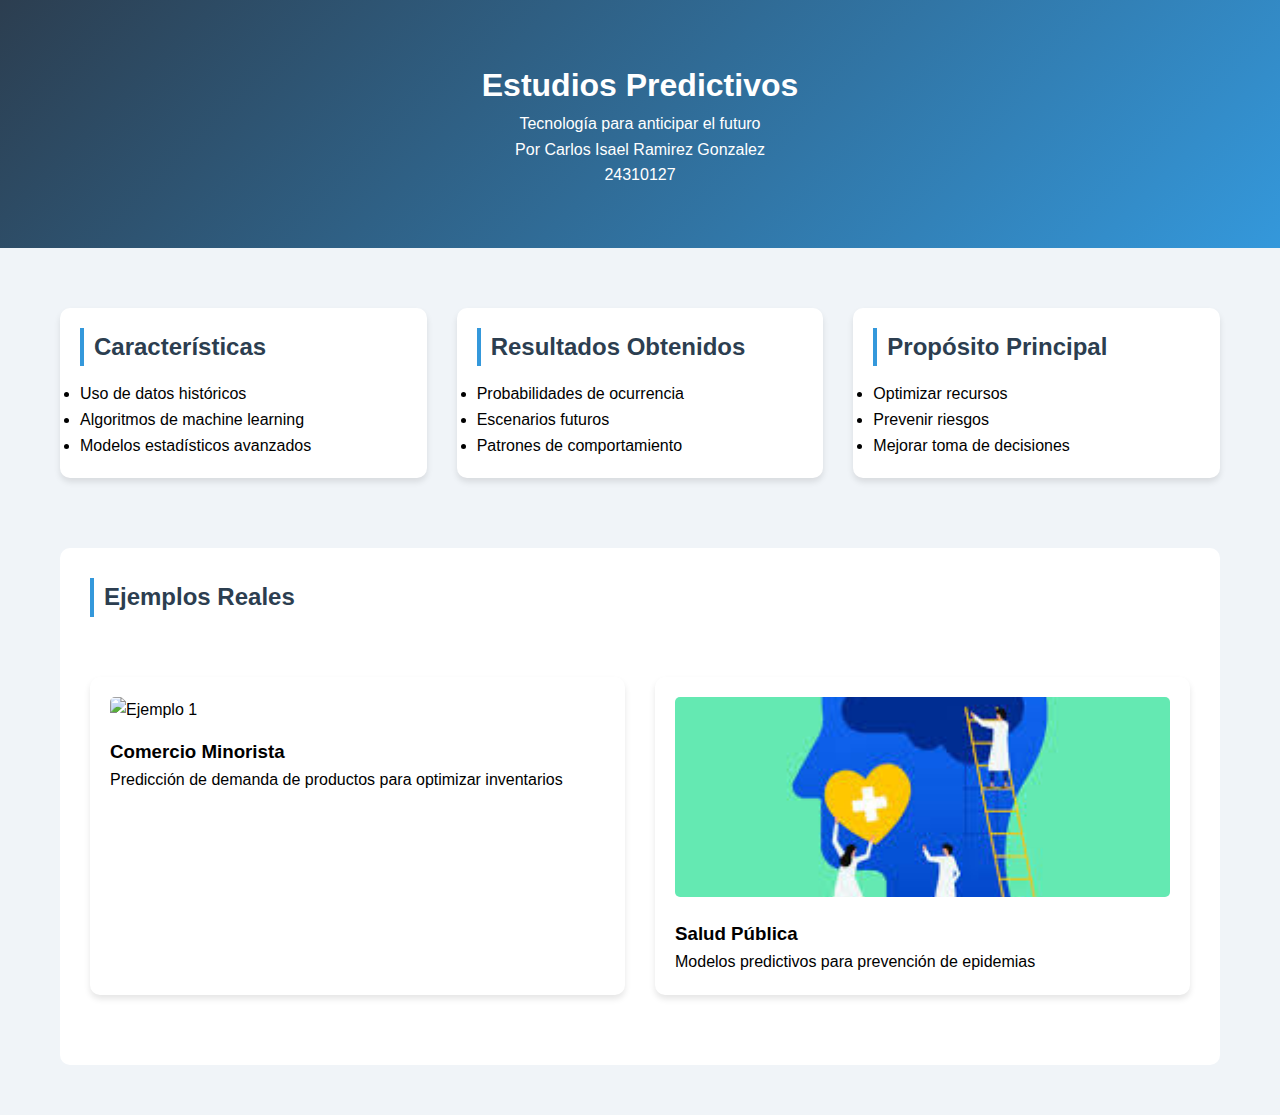
==== commit 947c019f: "Solo puse mis datos" ====
--- a/index.html
+++ b/index.html
@@ -87,6 +87,8 @@
       <div class="container">
         <h1>Estudios Predictivos</h1>
         <p>Tecnología para anticipar el futuro</p>
+        <p>Por Carlos Isael Ramirez Gonzalez</p>
+        <p>24310127</p>
       </div>
     </header>
 
